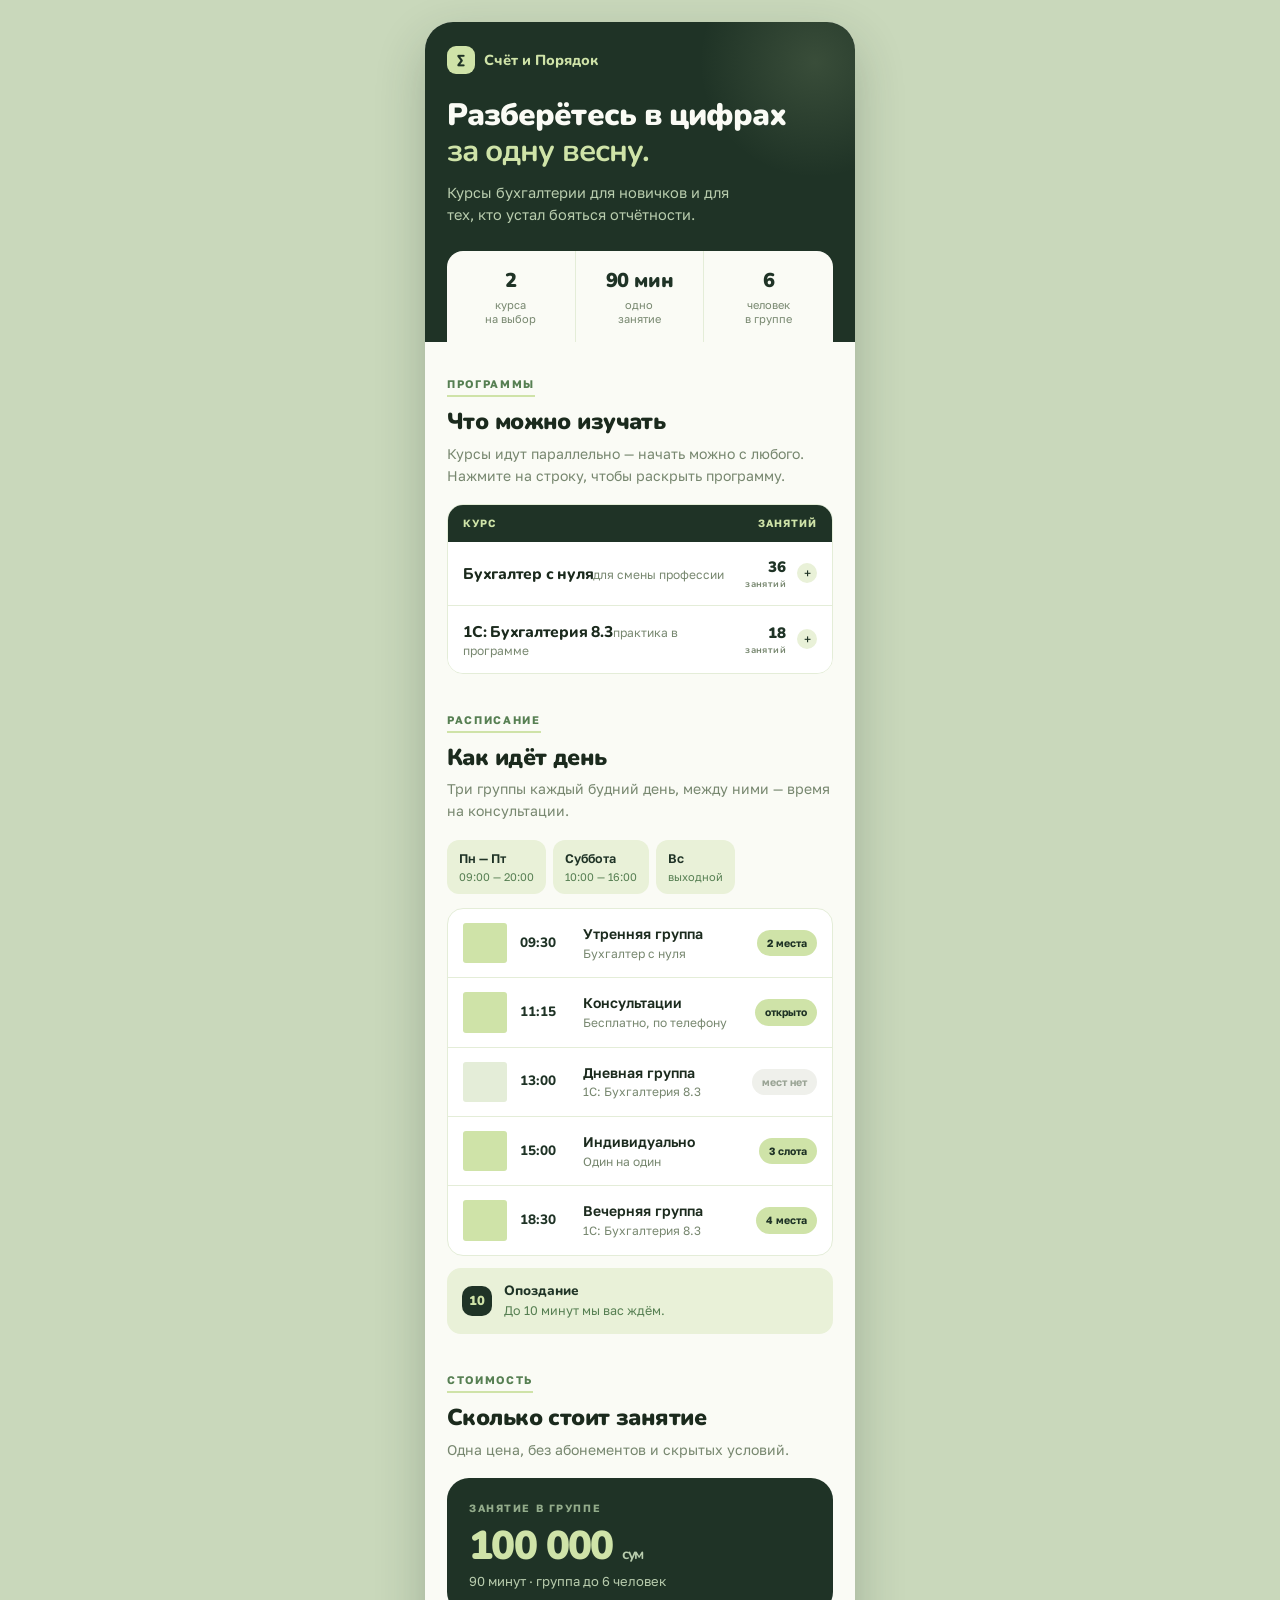
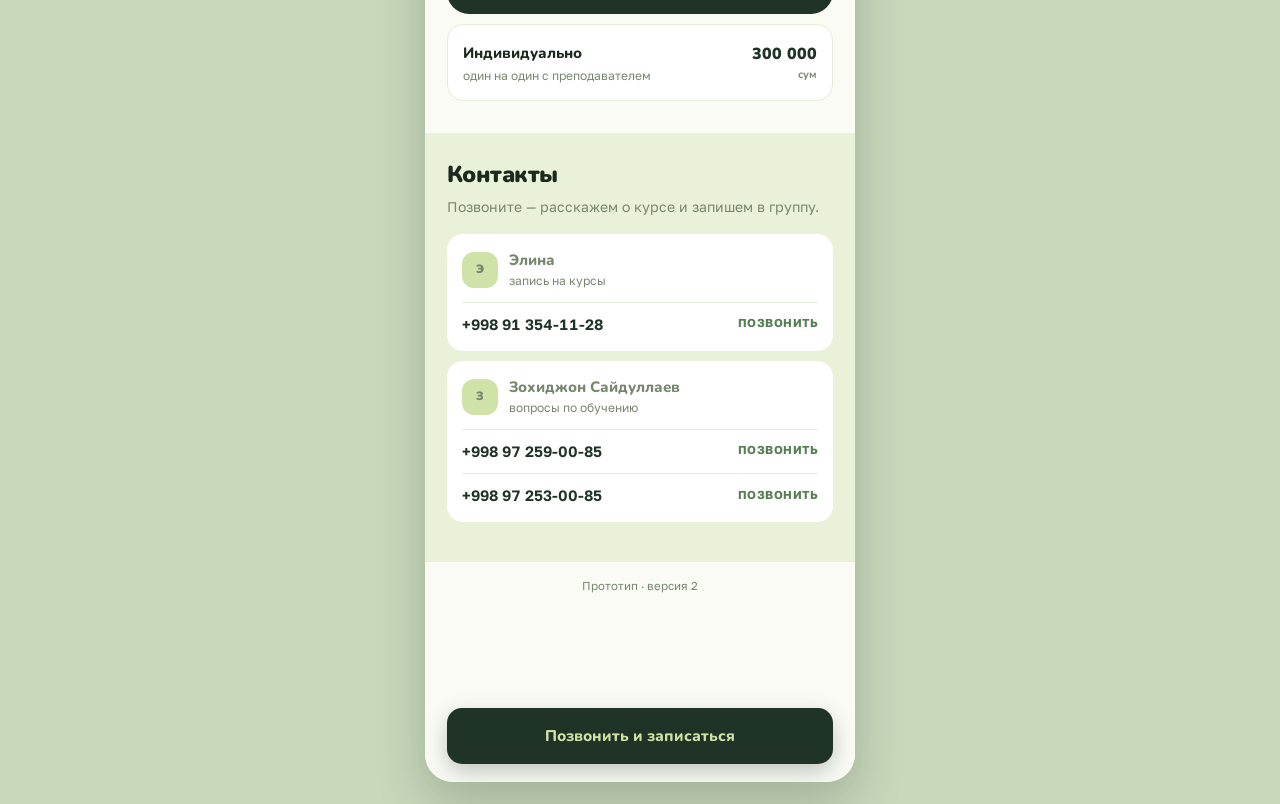
==== docs/index.html @ fa36c774 "Мини-приложение «Счёт и Порядок»: сайт, оформление, данные и связь с Telegram Этапы 1-3: прототип ра" ====
<!DOCTYPE html>
<html lang="ru">
<head>
<meta charset="UTF-8">

<!-- viewport-fit=cover разрешает странице заезжать под вырез камеры
     и под жестовую полосу внизу. Отступы от них расставит styles.css. -->
<meta name="viewport" content="width=device-width, initial-scale=1, viewport-fit=cover">

<!-- Говорим телефону: у страницы светлое оформление, затемнять не нужно -->
<meta name="color-scheme" content="light">

<title>Счёт и Порядок — курсы бухгалтерии</title>

<!-- Шрифты подгружаются из интернета -->
<link rel="preconnect" href="https://fonts.googleapis.com">
<link rel="preconnect" href="https://fonts.gstatic.com" crossorigin>
<link href="https://fonts.googleapis.com/css2?family=Golos+Text:wght@400;500;600;700&family=Nunito:wght@700;800;900&display=swap" rel="stylesheet">

<!-- Оформление: цвета, шрифты, отступы -->
<link rel="stylesheet" href="styles.css">

<!-- Библиотека Telegram. Даёт странице связь с мессенджером: развернуть окно,
     показать встроенную кнопку, включить вибрацию, узнать имя человека.
     В обычном браузере она тоже загрузится, но останется без дела —
     страница это проверяет и работает как раньше. -->
<script src="https://telegram.org/js/telegram-web-app.js"></script>
</head>

<!--
  Этот файл — только каркас: перечень блоков и их порядок сверху вниз.
  Текстов здесь нет намеренно. Каждый блок ниже пустой, его наполняет
  скрипт app.js, беря содержимое из data.js.

  Менять что-то здесь нужно, только если вы хотите переставить блоки
  местами или убрать целый блок со страницы.
-->
<body>
<div class="app">

  <!-- ПРИВЕТСТВИЕ: логотип, заголовок, три цифры -->
  <header class="hero" data-block="hero"></header>

  <!-- КУРСЫ: раскрывающиеся строки с программой -->
  <section data-block="courses"></section>

  <!-- РАСПИСАНИЕ: часы работы и занятия по времени -->
  <section data-block="schedule"></section>

  <!-- СТОИМОСТЬ: группа и индивидуально -->
  <section data-block="prices"></section>

  <!-- КОНТАКТЫ: люди и телефоны -->
  <div class="contacts" data-block="contacts"></div>

  <!-- Подпись мелким шрифтом внизу -->
  <footer data-block="footer"></footer>

  <!-- Кнопка, прилипшая к нижнему краю экрана.
       Внутри Telegram прячется — там показывается встроенная кнопка мессенджера. -->
  <div class="bar" data-block="cta"></div>

</div>

<!-- Порядок важен: сначала содержимое, потом скрипт, который его расставляет -->
<script src="data.js"></script>
<script src="app.js"></script>
</body>
</html>
---- docs/styles.css ----
/* ============================================================
   ОФОРМЛЕНИЕ: цвета, шрифты, отступы, размеры.
   Тексты и цены живут не здесь, а в файле data.js.

   Ниже — палитра проекта. Каждый цвет записан один раз,
   а дальше по файлу используется по имени. Поменяли строку
   здесь — цвет сменился везде, где он встречается.

   Код цвета читается так: #1F3326 — три пары символов,
   красный, зелёный, синий. Чем больше число, тем ярче канал.
   Подобрать новый оттенок проще всего в поиске: «picker цвета».
   ============================================================ */

:root{
  --forest:#1F3326;   /* тёмно-зелёный: фон приветствия, карточка цены, кнопка внизу */
  --moss:#567F52;     /* средний зелёный: подписи-рубрики, слово «позвонить» */
  --pist:#CFE3A8;     /* фисташковый: текст на тёмном фоне, метки со свободными местами */
  --pist-2:#E9F1D8;   /* светлая фисташка: фон блока контактов, плашка про опоздание */
  --pist-3:#F3F7EA;   /* самая светлая фисташка: фон раскрытой программы курса */
  --cream:#FAFBF5;    /* кремовый: основной фон всей страницы */
  --ink:#1B2A1D;      /* почти чёрный: цвет обычного текста */
  --muted:#77876F;    /* приглушённый серо-зелёный: пояснения и мелкие подписи */
  --line:#E4EDD8;     /* цвет тонких линий и рамок */
}
*{box-sizing:border-box;margin:0;padding:0}
html{scroll-behavior:smooth}
body{
  font-family:'Golos Text',system-ui,-apple-system,'Segoe UI',sans-serif;
  background:#C9D8BB;color:var(--ink);line-height:1.55;
  display:flex;justify-content:center;
}
h1,h2,h3{font-family:'Nunito',system-ui,sans-serif}
a{color:inherit}
.app{width:100%;max-width:430px;background:var(--cream);min-height:100vh;position:relative;overflow:hidden}
@media(min-width:700px){
  body{padding:22px 0}
  .app{border-radius:28px;box-shadow:0 20px 50px rgba(31,51,38,.24);min-height:auto}
}

/* ——— приветствие ——— */
.hero{background:var(--forest);color:var(--cream);padding:24px 22px 0;position:relative;overflow:hidden}
.hero::after{
  content:"";position:absolute;right:-80px;top:-80px;width:240px;height:240px;border-radius:50%;
  background:radial-gradient(circle,rgba(207,227,168,.15),transparent 68%);
}
.logo{display:flex;align-items:center;gap:9px;position:relative;z-index:1}
.logo .m{
  width:28px;height:28px;border-radius:9px;background:var(--pist);color:var(--forest);
  display:grid;place-items:center;font-family:'Nunito',sans-serif;font-weight:900;font-size:13px;
}
.logo b{font-family:'Nunito',sans-serif;font-weight:800;font-size:14.5px;color:var(--pist)}
.hero h1{
  font-weight:900;font-size:31px;line-height:1.16;letter-spacing:-.03em;
  margin:24px 0 12px;position:relative;z-index:1;
}
.hero h1 span{display:block;font-weight:700;color:var(--pist)}
.hero .lede{font-size:14.5px;color:#B9CDAE;max-width:32ch;margin-bottom:24px;position:relative;z-index:1}
.strip{
  display:grid;grid-template-columns:repeat(3,1fr);
  background:var(--cream);border-radius:16px 16px 0 0;overflow:hidden;position:relative;z-index:1;
}
.strip div{padding:14px 12px 16px;border-right:1px solid var(--line);text-align:center}
.strip div:last-child{border-right:0}
.strip b{
  display:block;font-family:'Nunito',sans-serif;font-weight:900;font-size:20px;
  color:var(--forest);letter-spacing:-.02em;
}
.strip span{display:block;font-size:11px;color:var(--muted);line-height:1.3;margin-top:2px}

/* ——— секции ——— */
section{padding:28px 22px 4px}
.label{
  display:inline-block;font-size:11px;font-weight:700;letter-spacing:.15em;text-transform:uppercase;
  color:var(--moss);border-bottom:2px solid var(--pist);padding-bottom:3px;margin-bottom:11px;
}
h2{font-weight:900;font-size:23px;letter-spacing:-.025em;line-height:1.2;margin-bottom:7px}
.desc{font-size:14px;color:var(--muted);margin-bottom:18px}

/* ——— ведомость ——— */
.sheet{border:1px solid var(--line);border-radius:16px;overflow:hidden;background:#fff}
.sheet-head{
  display:flex;justify-content:space-between;background:var(--forest);color:var(--pist);
  font-size:10.5px;font-weight:700;letter-spacing:.1em;text-transform:uppercase;padding:10px 15px;
}
.row{
  display:grid;grid-template-columns:1fr auto 20px;gap:11px;align-items:center;
  padding:15px;border-top:1px solid var(--line);background:#fff;
  cursor:pointer;width:100%;text-align:left;border-left:0;border-right:0;border-bottom:0;
  font-family:'Golos Text',sans-serif;
}
.row:first-of-type{border-top:0}
.row .t{font-family:'Nunito',sans-serif;font-weight:800;font-size:15.5px;letter-spacing:-.015em;color:var(--ink)}
.row .s{font-size:12px;color:var(--muted);margin-top:2px}
.row .n{
  font-variant-numeric:tabular-nums;font-family:'Nunito',sans-serif;font-weight:900;
  font-size:15px;color:var(--forest);text-align:right;
}
.row .n small{display:block;font-size:9.5px;color:var(--muted);font-weight:700;letter-spacing:.04em}
.row .pl{
  width:20px;height:20px;border-radius:50%;background:var(--pist-2);color:var(--forest);
  display:grid;place-items:center;font-size:13px;transition:transform .22s ease;
}
.row.open .pl{transform:rotate(45deg);background:var(--forest);color:var(--pist)}
.row:focus-visible{outline:2px solid var(--moss);outline-offset:-2px}
.body{max-height:0;overflow:hidden;transition:max-height .3s ease;background:var(--pist-3)}
.body.open{max-height:460px}
.body .in{padding:15px 15px 18px}
.body p{font-size:13.5px;color:var(--muted);margin-bottom:11px}
.chips{display:flex;gap:6px;flex-wrap:wrap;margin-bottom:12px}
.chip{font-size:11px;font-weight:600;background:#fff;border:1px solid var(--line);color:var(--moss);padding:5px 10px;border-radius:20px}
.body ul{list-style:none}
.body li{font-size:13.5px;padding:7px 0 7px 19px;position:relative;border-top:1px dashed var(--line)}
.body li::before{
  content:"";position:absolute;left:1px;top:14px;width:8px;height:8px;border-radius:3px;background:var(--pist);
}

/* ——— расписание ——— */
.hours{display:flex;gap:7px;margin-bottom:14px;flex-wrap:wrap}
.hours div{
  background:var(--pist-2);border-radius:12px;padding:9px 12px;
  font-size:12.5px;font-weight:600;color:var(--forest);
}
.hours div span{display:block;font-size:11px;color:var(--moss);font-weight:400}
.slot{display:flex;align-items:center;gap:13px;padding:14px 15px;border-top:1px solid var(--line)}
.slot:first-of-type{border-top:0}
.slot .bar{width:3px;align-self:stretch;border-radius:3px;background:var(--pist)}
.slot.off .bar{background:var(--line)}
.slot .tm{
  width:50px;flex-shrink:0;font-variant-numeric:tabular-nums;
  font-family:'Nunito',sans-serif;font-weight:800;font-size:13.5px;color:var(--forest);
}
.slot .tx{flex:1;font-size:14px;font-weight:600}
.slot .tx span{display:block;font-size:12px;color:var(--muted);font-weight:400}
.tag{font-size:10.5px;font-weight:700;padding:5px 10px;border-radius:20px;white-space:nowrap;background:var(--pist);color:var(--forest)}
.tag.no{background:#EFF0EB;color:#9AA495}

/* заметка об опоздании */
.note-card{
  display:flex;align-items:center;gap:12px;margin-top:12px;
  background:var(--pist-2);border-radius:14px;padding:13px 15px;
}
.note-card .ic{
  width:30px;height:30px;flex-shrink:0;border-radius:10px;background:var(--forest);color:var(--pist);
  display:grid;place-items:center;font-family:'Nunito',sans-serif;font-weight:900;font-size:13px;
}
.note-card b{display:block;font-family:'Nunito',sans-serif;font-weight:800;font-size:13.5px;color:var(--forest)}
.note-card span{font-size:12.5px;color:var(--moss)}

/* ——— стоимость ——— */
.price-main{background:var(--forest);border-radius:22px;padding:22px;color:#fff}
.price-main .cl{font-size:10.5px;letter-spacing:.15em;text-transform:uppercase;color:#93AC8B;font-weight:700}
.price-main .amount{
  font-family:'Nunito',sans-serif;font-weight:900;font-size:40px;letter-spacing:-.04em;
  color:var(--pist);line-height:1.05;margin:9px 0 4px;font-variant-numeric:tabular-nums;
}
.price-main .amount i{font-style:normal;font-size:15px;font-weight:700;color:#B9CDAE}
.price-main .note{font-size:13px;color:#B9CDAE}
.prow{
  display:flex;justify-content:space-between;align-items:center;
  background:#fff;border:1px solid var(--line);border-radius:16px;padding:15px;margin-top:10px;
}
.prow b{font-family:'Nunito',sans-serif;font-weight:800;font-size:15px}
.prow small{display:block;font-size:12px;color:var(--muted);font-weight:400;font-family:'Golos Text',sans-serif;margin-top:2px}
.prow .v{
  font-family:'Nunito',sans-serif;font-weight:900;font-size:16px;color:var(--forest);
  text-align:right;white-space:nowrap;font-variant-numeric:tabular-nums;
}
.prow .v span{display:block;font-size:11px;color:var(--muted);font-weight:700}

/* ——— контакты ——— */
.contacts{background:var(--pist-2);padding:28px 22px 30px;margin-top:28px}
.contacts h2{margin-bottom:7px}
.contacts .desc{margin-bottom:16px}
.person{background:#fff;border-radius:16px;padding:15px;margin-bottom:10px}
.person .who{display:flex;align-items:center;gap:11px;margin-bottom:11px}
.person .av{
  width:36px;height:36px;border-radius:12px;background:var(--pist);color:var(--forest);
  display:grid;place-items:center;font-family:'Nunito',sans-serif;font-weight:900;font-size:14px;flex-shrink:0;
}
.person .who b{font-family:'Nunito',sans-serif;font-weight:800;font-size:15px;display:block}
.person .who span{font-size:12px;color:var(--muted)}
.tel{
  display:flex;justify-content:space-between;align-items:center;text-decoration:none;
  padding:10px 0;border-top:1px solid var(--line);
  font-variant-numeric:tabular-nums;font-weight:600;font-size:15px;color:var(--forest);
}
.tel:last-child{padding-bottom:0}
.tel em{font-style:normal;font-size:11.5px;font-weight:700;color:var(--moss);letter-spacing:.04em;text-transform:uppercase}
footer{padding:16px 22px 100px;text-align:center;font-size:11.5px;color:var(--muted)}

/* ——— липкая кнопка ——— */
.bar{
  position:sticky;bottom:0;padding:12px 22px 18px;
  background:linear-gradient(to top,var(--cream) 58%,rgba(250,251,245,0));
}
.cta{
  display:block;width:100%;border:0;cursor:pointer;text-decoration:none;
  background:var(--forest);color:var(--pist);
  font-family:'Nunito',sans-serif;font-weight:800;font-size:15.5px;
  padding:16px;border-radius:15px;text-align:center;
  box-shadow:0 8px 22px rgba(31,51,38,.26);transition:transform .15s ease;
}
.cta:active{transform:scale(.985)}
@media(prefers-reduced-motion:reduce){*{transition:none!important}html{scroll-behavior:auto}}

/* ============================================================
   TELEGRAM: БЕЗОПАСНЫЕ ЗОНЫ И ВСТРОЕННАЯ КНОПКА

   Всё, что добавил этап 3, собрано здесь. Правила ниже повторяют
   отступы из основной части файла и лишь прибавляют к ним запас
   под вырез камеры и жестовую полосу.

   env(safe-area-inset-bottom) — это «сколько пикселей внизу занимает
   полоса-жест». На компьютере и на телефонах без выреза он равен нулю,
   поэтому вид страницы там не меняется ни на пиксель.
   ============================================================ */

/* Шапка не заезжает под вырез камеры */
.hero{padding-top:calc(24px + env(safe-area-inset-top,0px))}

/* Кнопка внизу не липнет вплотную к жестовой полосе */
.bar{padding-bottom:calc(18px + env(safe-area-inset-bottom,0px))}

/* Запас под кнопку, чтобы она не накрывала последнюю строку текста */
footer{padding-bottom:calc(100px + env(safe-area-inset-bottom,0px))}

/* Класс tg-native-button ставится на страницу скриптом,
   когда она открыта внутри Telegram. Тогда наша кнопка прячется —
   вместо неё мессенджер рисует свою, под окном приложения,
   и большой запас внизу становится не нужен. */
body.tg-native-button .bar{display:none}
body.tg-native-button footer{padding-bottom:calc(24px + env(safe-area-inset-bottom,0px))}
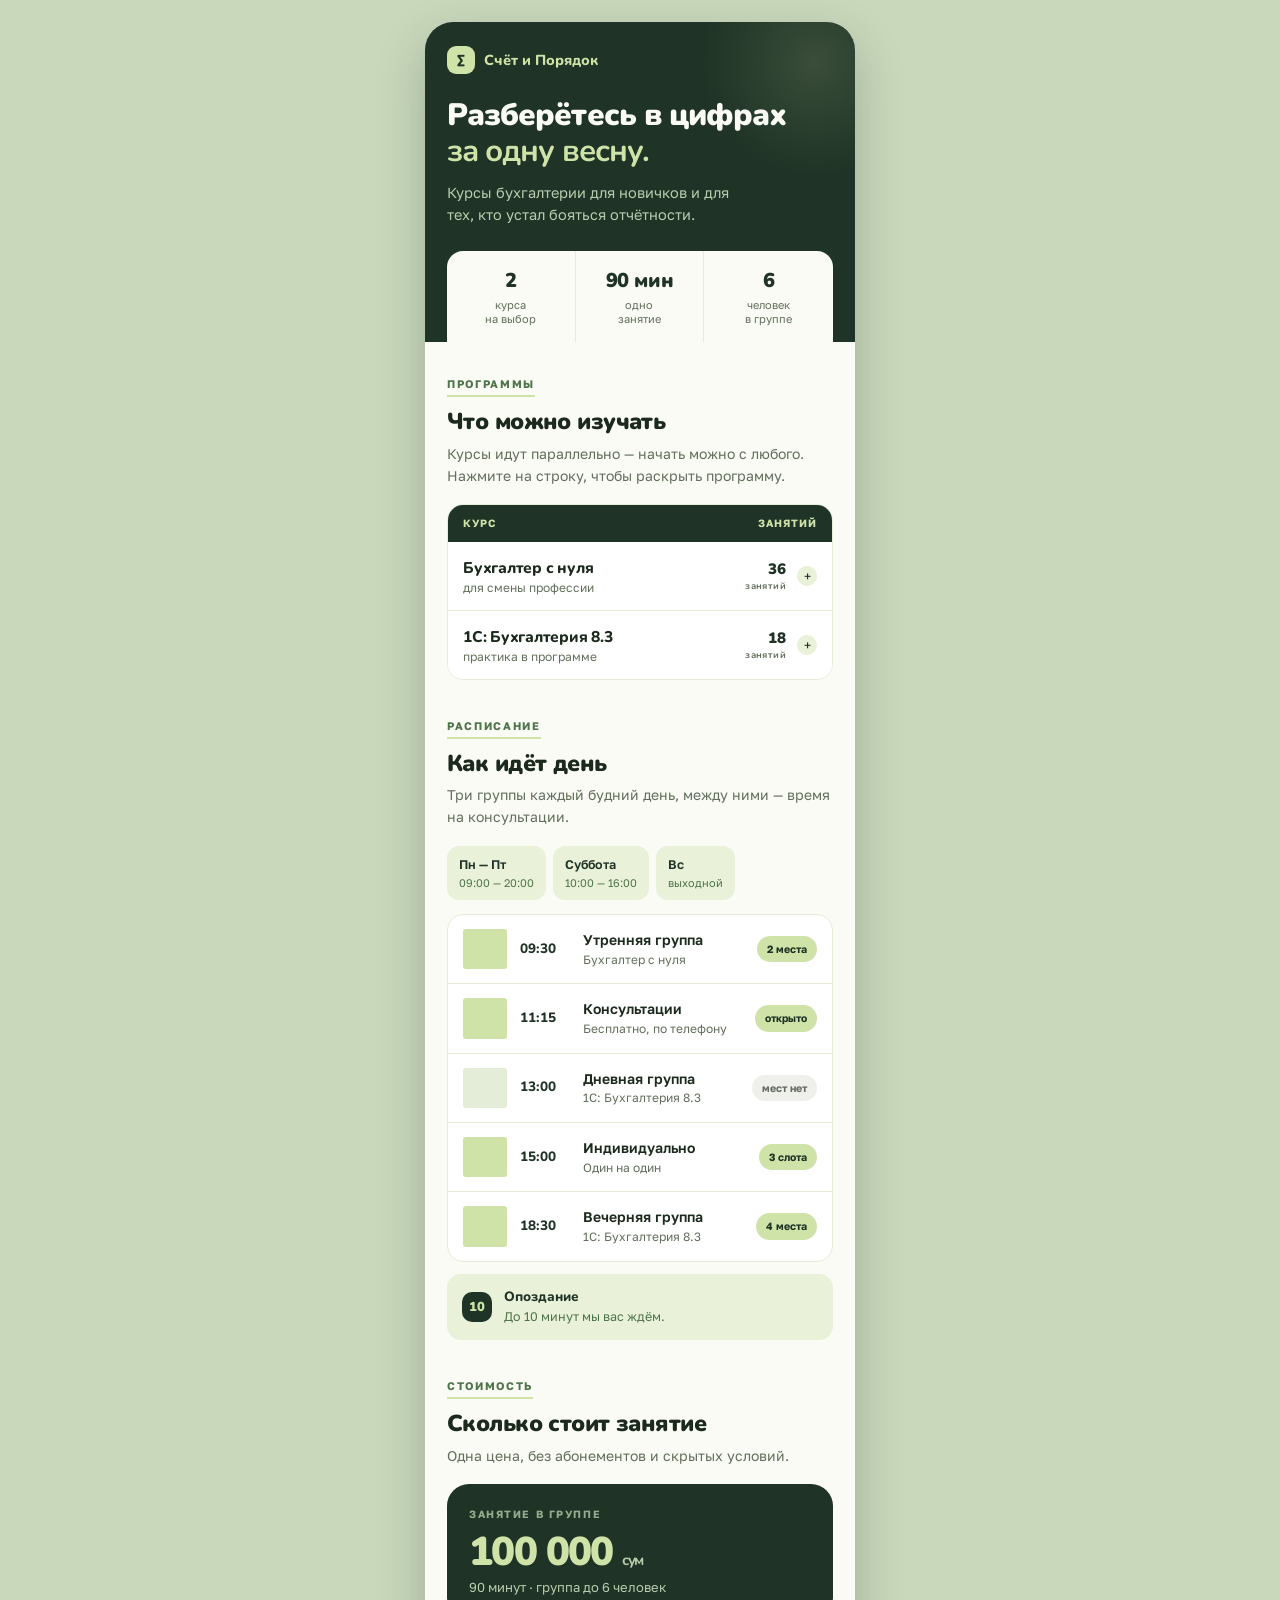
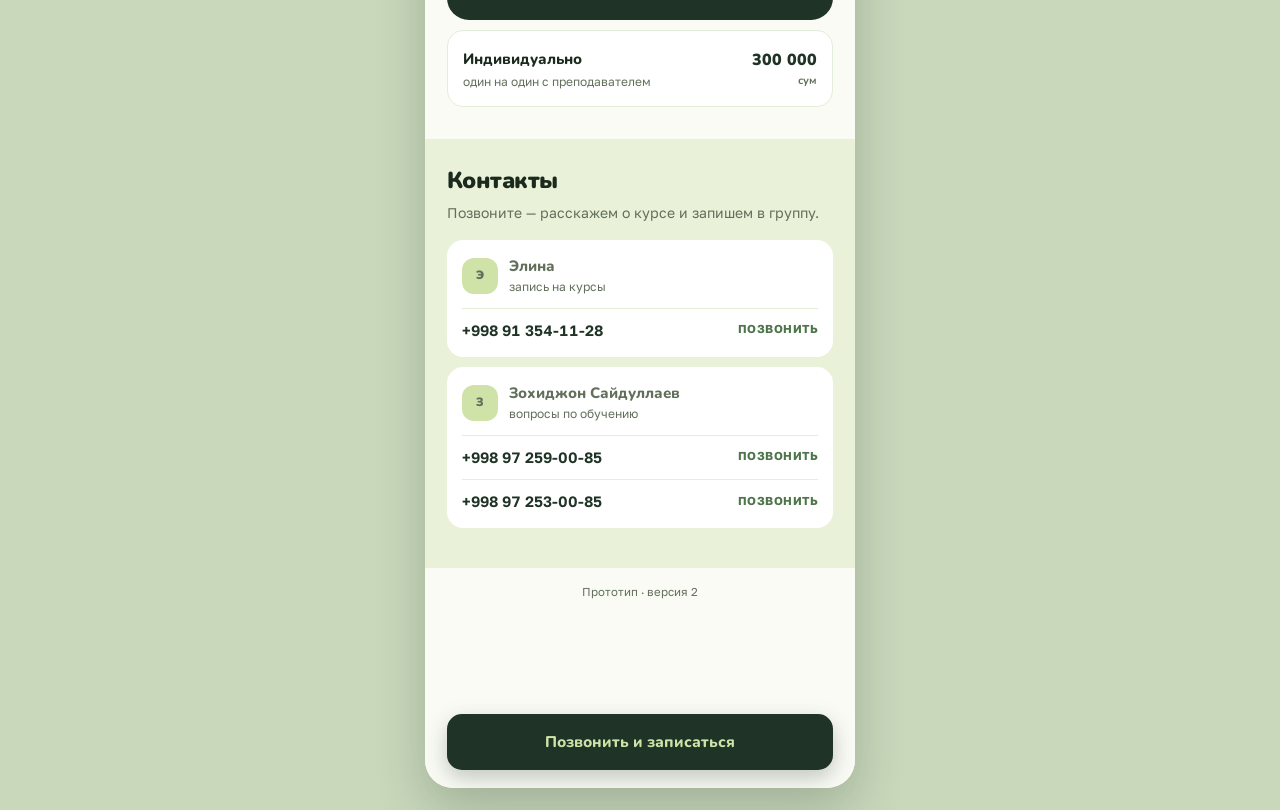
==== commit ba8f3b07: "Этап 6: читаемость, узкие экраны и превью ссылки - контраст доведён до нормы WCAG AA во всех 26 пара" ====
--- a/docs/index.html
+++ b/docs/index.html
@@ -10,12 +10,23 @@
 <!-- Говорим телефону: у страницы светлое оформление, затемнять не нужно -->
 <meta name="color-scheme" content="light">
 
-<title>Счёт и Порядок — курсы бухгалтерии</title>
+<title>Счёт и порядок — курсы бухгалтерского учёта</title>
+
+<!-- Превью ссылки. Когда этот адрес отправляют в чат, мессенджер читает
+     эти строки и показывает карточку с картинкой и описанием вместо
+     голого адреса. Меняется здесь, а не в data.js: это про саму ссылку,
+     а не про содержимое страницы. -->
+<meta property="og:type" content="website">
+<meta property="og:title" content="Счёт и порядок — курсы бухгалтерского учёта">
+<meta property="og:description" content="Два курса: бухгалтер с нуля и 1С:Бухгалтерия 8.3. Программа, расписание дня, цены и телефоны для записи.">
+<meta property="og:image" content="https://timothytimothydevflutter.github.io/buhkursy-miniapp/preview.png">
+<meta property="og:url" content="https://timothytimothydevflutter.github.io/buhkursy-miniapp/">
+<meta name="description" content="Курсы бухгалтерского учёта: с нуля и 1С 8.3. Программа, расписание, цены и телефоны для записи.">
 
 <!-- Шрифты подгружаются из интернета -->
 <link rel="preconnect" href="https://fonts.googleapis.com">
 <link rel="preconnect" href="https://fonts.gstatic.com" crossorigin>
-<link href="https://fonts.googleapis.com/css2?family=Golos+Text:wght@400;500;600;700&family=Nunito:wght@700;800;900&display=swap" rel="stylesheet">
+<link href="https://fonts.googleapis.com/css2?family=Golos+Text:wght@400;600;700&family=Nunito:wght@700;800;900&display=swap" rel="stylesheet">
 
 <!-- Оформление: цвета, шрифты, отступы -->
 <link rel="stylesheet" href="styles.css">
--- a/docs/styles.css
+++ b/docs/styles.css
@@ -13,13 +13,13 @@
 
 :root{
   --forest:#1F3326;   /* тёмно-зелёный: фон приветствия, карточка цены, кнопка внизу */
-  --moss:#567F52;     /* средний зелёный: подписи-рубрики, слово «позвонить» */
+  --moss:#4F754B;     /* средний зелёный: подписи-рубрики, слово «позвонить» */
   --pist:#CFE3A8;     /* фисташковый: текст на тёмном фоне, метки со свободными местами */
   --pist-2:#E9F1D8;   /* светлая фисташка: фон блока контактов, плашка про опоздание */
   --pist-3:#F3F7EA;   /* самая светлая фисташка: фон раскрытой программы курса */
   --cream:#FAFBF5;    /* кремовый: основной фон всей страницы */
   --ink:#1B2A1D;      /* почти чёрный: цвет обычного текста */
-  --muted:#77876F;    /* приглушённый серо-зелёный: пояснения и мелкие подписи */
+  --muted:#626F5B;    /* приглушённый серо-зелёный: пояснения и мелкие подписи */
   --line:#E4EDD8;     /* цвет тонких линий и рамок */
 }
 *{box-sizing:border-box;margin:0;padding:0}
@@ -132,7 +132,7 @@
 .slot .tx{flex:1;font-size:14px;font-weight:600}
 .slot .tx span{display:block;font-size:12px;color:var(--muted);font-weight:400}
 .tag{font-size:10.5px;font-weight:700;padding:5px 10px;border-radius:20px;white-space:nowrap;background:var(--pist);color:var(--forest)}
-.tag.no{background:#EFF0EB;color:#9AA495}
+.tag.no{background:#EFF0EB;color:#666C62}
 
 /* заметка об опоздании */
 .note-card{
@@ -230,3 +230,18 @@
    и большой запас внизу становится не нужен. */
 body.tg-native-button .bar{display:none}
 body.tg-native-button footer{padding-bottom:calc(24px + env(safe-area-inset-bottom,0px))}
+
+/* ============================================================
+   ЭТАП 6: ДОВОДКА ПО РЕЗУЛЬТАТАМ ПРОВЕРКИ
+
+   Две правки, найденные измерением на узком экране.
+   ============================================================ */
+
+/* На экранах уже 345 пикселей метка со свободными местами вылезала
+   за правый край и обрезалась. min-width:0 разрешает названию занятия
+   сжиматься, освобождая место метке. */
+.slot .tx{min-width:0}
+
+/* Подпись курса прилипала к названию и читалась как одно слово:
+   «Бухгалтер с нулядля смены профессии». Теперь она с новой строки. */
+.row .s{display:block}
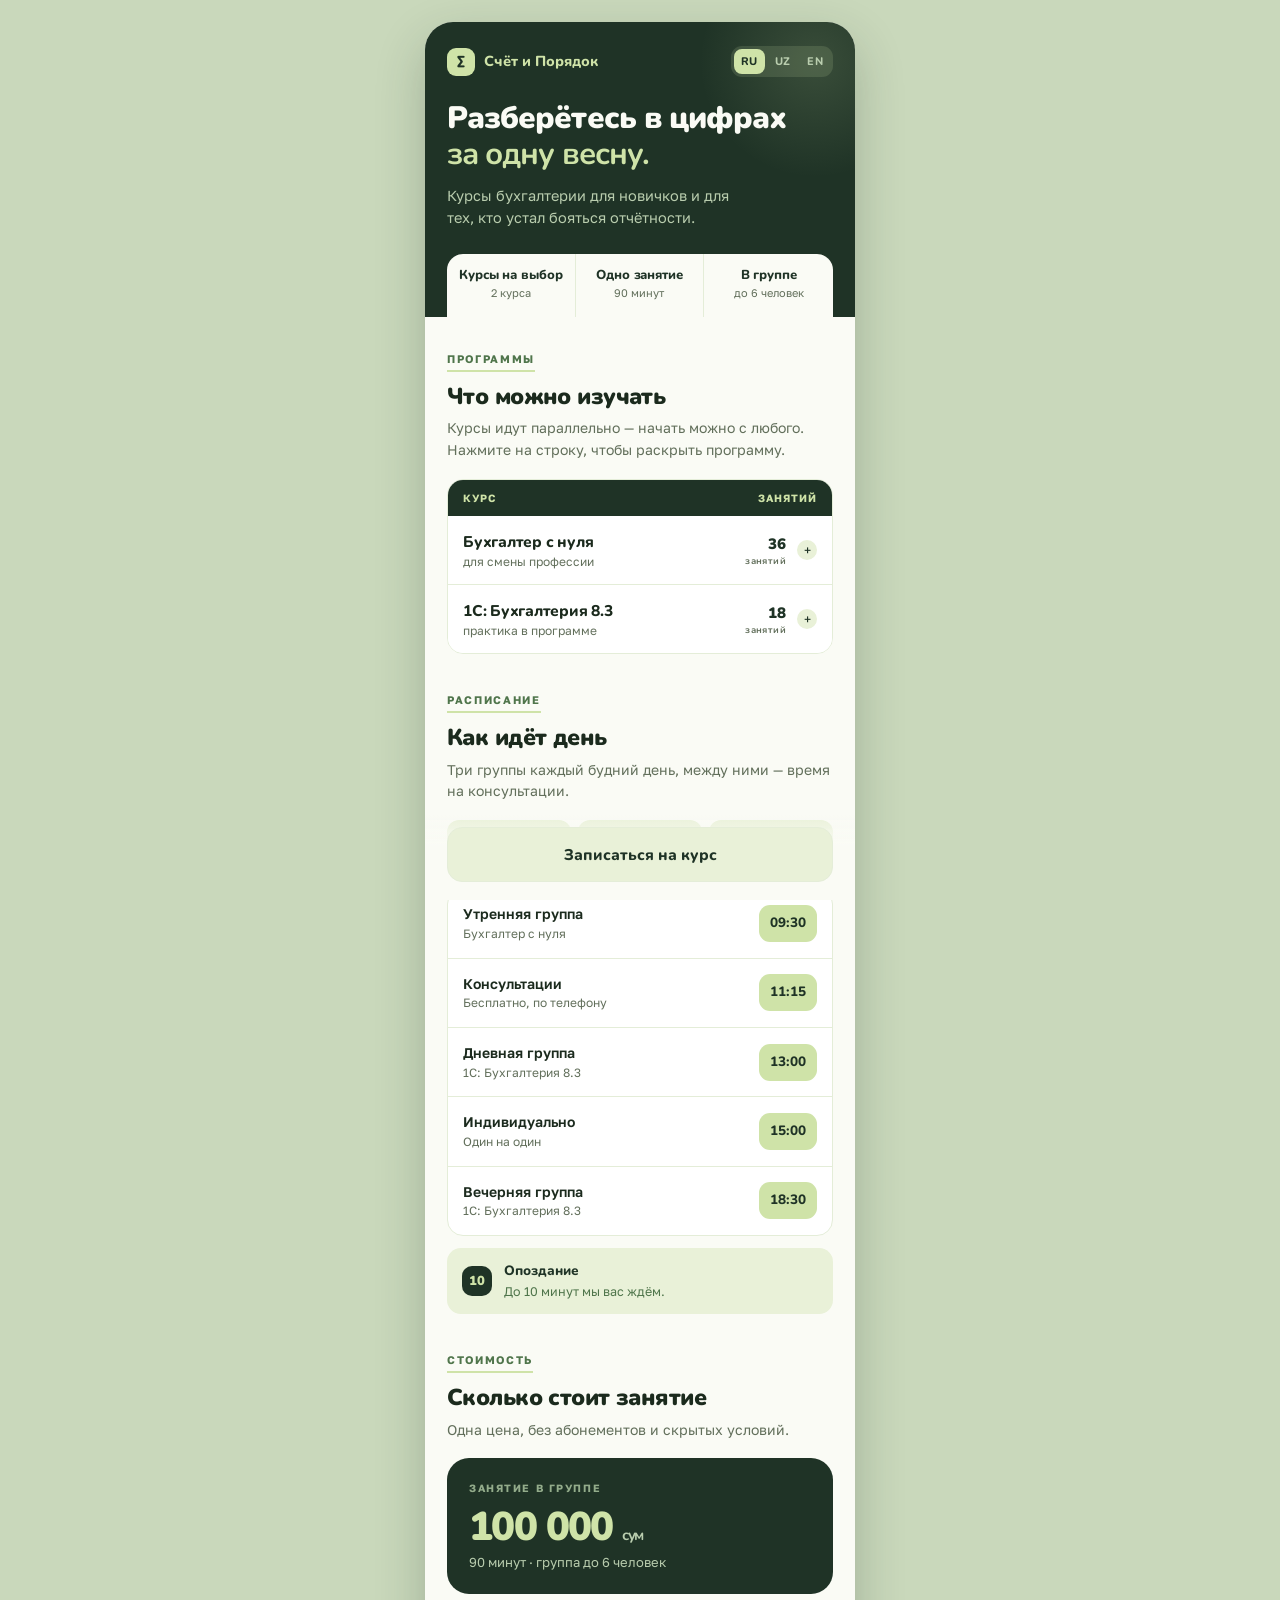
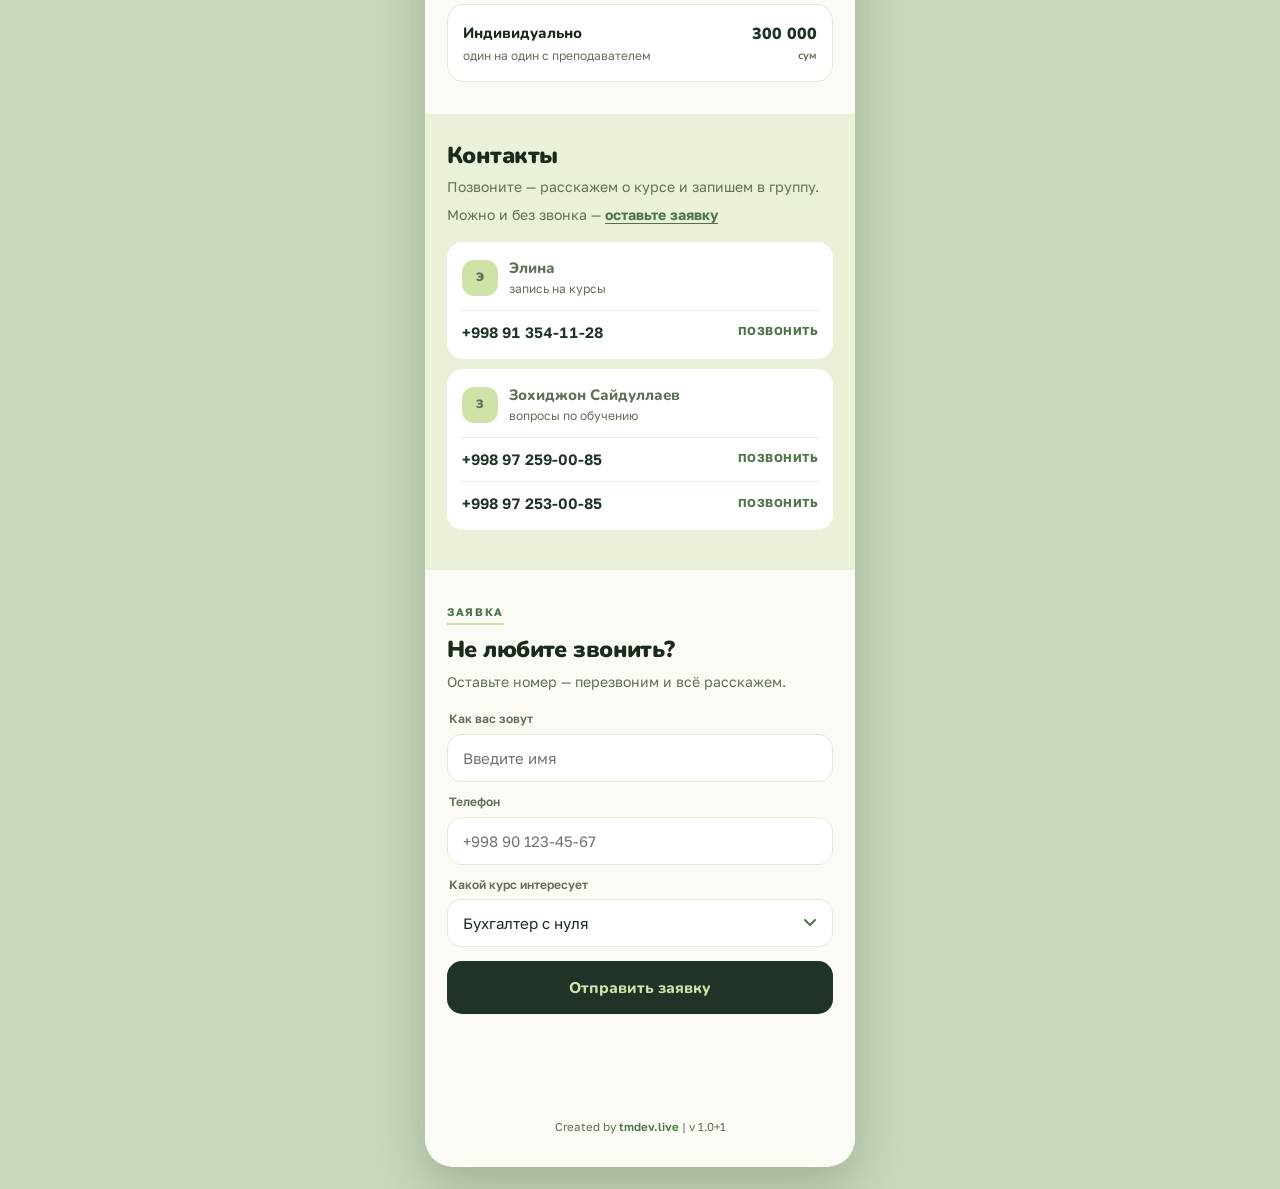
==== commit fecbb04c: "Английский язык, перевёрстка расписания и кнопка внизу - добавлен третий язык EN, список языков выне" ====
--- a/docs/index.html
+++ b/docs/index.html
@@ -64,12 +64,15 @@
   <!-- КОНТАКТЫ: люди и телефоны -->
   <div class="contacts" data-block="contacts"></div>
 
+  <!-- ЗАЯВКА: для тех, кто не готов звонить.
+       Показывается, только если в data.js заполнен адрес приёмника. -->
+  <section data-block="form" hidden></section>
+
+  <!-- Кнопка в конце страницы. Не прилипает — уезжает вместе с содержимым. -->
+  <div class="endbar" data-block="cta"></div>
+
   <!-- Подпись мелким шрифтом внизу -->
   <footer data-block="footer"></footer>
-
-  <!-- Кнопка, прилипшая к нижнему краю экрана.
-       Внутри Telegram прячется — там показывается встроенная кнопка мессенджера. -->
-  <div class="bar" data-block="cta"></div>
 
 </div>
 
--- a/docs/styles.css
+++ b/docs/styles.css
@@ -31,7 +31,15 @@
 }
 h1,h2,h3{font-family:'Nunito',system-ui,sans-serif}
 a{color:inherit}
-.app{width:100%;max-width:430px;background:var(--cream);min-height:100vh;position:relative;overflow:hidden}
+/* overflow:clip вместо hidden — принципиальная разница.
+   hidden делает контейнер областью прокрутки, и прилипающая кнопка внизу
+   перестаёт прилипать. clip обрезает точно так же, но области прокрутки
+   не создаёт. Старые браузеры clip не знают и оставят hidden: там кнопка
+   просто уедет вместе со страницей, вёрстка не пострадает. */
+.app{
+  width:100%;max-width:430px;background:var(--cream);min-height:100vh;position:relative;
+  overflow:hidden;overflow:clip;
+}
 @media(min-width:700px){
   body{padding:22px 0}
   .app{border-radius:28px;box-shadow:0 20px 50px rgba(31,51,38,.24);min-height:auto}
@@ -123,11 +131,11 @@
 .hours div span{display:block;font-size:11px;color:var(--moss);font-weight:400}
 .slot{display:flex;align-items:center;gap:13px;padding:14px 15px;border-top:1px solid var(--line)}
 .slot:first-of-type{border-top:0}
-.slot .bar{width:3px;align-self:stretch;border-radius:3px;background:var(--pist)}
-.slot.off .bar{background:var(--line)}
+/* Время справа, в фисташковой плашке */
 .slot .tm{
-  width:50px;flex-shrink:0;font-variant-numeric:tabular-nums;
+  flex-shrink:0;font-variant-numeric:tabular-nums;
   font-family:'Nunito',sans-serif;font-weight:800;font-size:13.5px;color:var(--forest);
+  background:var(--pist);border-radius:11px;padding:8px 11px;
 }
 .slot .tx{flex:1;font-size:14px;font-weight:600}
 .slot .tx span{display:block;font-size:12px;color:var(--muted);font-weight:400}
@@ -188,19 +196,6 @@
 .tel em{font-style:normal;font-size:11.5px;font-weight:700;color:var(--moss);letter-spacing:.04em;text-transform:uppercase}
 footer{padding:16px 22px 100px;text-align:center;font-size:11.5px;color:var(--muted)}
 
-/* ——— липкая кнопка ——— */
-.bar{
-  position:sticky;bottom:0;padding:12px 22px 18px;
-  background:linear-gradient(to top,var(--cream) 58%,rgba(250,251,245,0));
-}
-.cta{
-  display:block;width:100%;border:0;cursor:pointer;text-decoration:none;
-  background:var(--forest);color:var(--pist);
-  font-family:'Nunito',sans-serif;font-weight:800;font-size:15.5px;
-  padding:16px;border-radius:15px;text-align:center;
-  box-shadow:0 8px 22px rgba(31,51,38,.26);transition:transform .15s ease;
-}
-.cta:active{transform:scale(.985)}
 @media(prefers-reduced-motion:reduce){*{transition:none!important}html{scroll-behavior:auto}}
 
 /* ============================================================
@@ -218,18 +213,10 @@
 /* Шапка не заезжает под вырез камеры */
 .hero{padding-top:calc(24px + env(safe-area-inset-top,0px))}
 
-/* Кнопка внизу не липнет вплотную к жестовой полосе */
-.bar{padding-bottom:calc(18px + env(safe-area-inset-bottom,0px))}
 
 /* Запас под кнопку, чтобы она не накрывала последнюю строку текста */
-footer{padding-bottom:calc(100px + env(safe-area-inset-bottom,0px))}
-
-/* Класс tg-native-button ставится на страницу скриптом,
-   когда она открыта внутри Telegram. Тогда наша кнопка прячется —
-   вместо неё мессенджер рисует свою, под окном приложения,
-   и большой запас внизу становится не нужен. */
-body.tg-native-button .bar{display:none}
-body.tg-native-button footer{padding-bottom:calc(24px + env(safe-area-inset-bottom,0px))}
+footer{padding-bottom:calc(30px + env(safe-area-inset-bottom,0px))}
+
 
 /* ============================================================
    ЭТАП 6: ДОВОДКА ПО РЕЗУЛЬТАТАМ ПРОВЕРКИ
@@ -245,3 +232,143 @@
 /* Подпись курса прилипала к названию и читалась как одно слово:
    «Бухгалтер с нулядля смены профессии». Теперь она с новой строки. */
 .row .s{display:block}
+
+/* ============================================================
+   ЭТАП 7: ФОРМА ЗАЯВКИ
+
+   Оформление подчинено существующему: те же скругления,
+   те же цвета из палитры наверху, те же два шрифта.
+   Ничего нового не вводится, кроме одного цвета для ошибки.
+   ============================================================ */
+
+.lead{margin-top:4px}
+.fld{display:block;margin-bottom:11px}
+.fld > span{
+  display:block;font-size:12px;font-weight:600;color:var(--muted);
+  margin-bottom:5px;padding-left:2px;
+}
+.fld input,.fld select{
+  width:100%;background:#fff;border:1px solid var(--line);border-radius:14px;
+  padding:14px 15px;font-family:'Golos Text',system-ui,sans-serif;font-size:15px;
+  color:var(--ink);appearance:none;-webkit-appearance:none;
+}
+.fld input::placeholder{color:#70776B}
+.fld input:focus,.fld select:focus{outline:2px solid var(--moss);outline-offset:-1px}
+.fld select{
+  background-image:url("data:image/svg+xml;charset=utf8,%3Csvg xmlns='http://www.w3.org/2000/svg' width='12' height='8'%3E%3Cpath d='M1 1l5 5 5-5' stroke='%234F754B' stroke-width='2' fill='none' stroke-linecap='round'/%3E%3C/svg%3E");
+  background-repeat:no-repeat;background-position:right 16px center;padding-right:38px;
+}
+.fld.bad input{border-color:#A8452F}
+.fld .err{display:block;font-size:12px;color:#A8452F;margin-top:5px;padding-left:2px}
+
+/* невидимая ловушка для роботов — человек её не увидит и не заполнит */
+.hp{position:absolute;left:-9999px;width:1px;height:1px;opacity:0}
+
+.send{
+  display:block;width:100%;border:0;cursor:pointer;
+  background:var(--forest);color:var(--pist);
+  font-family:'Nunito',sans-serif;font-weight:800;font-size:15.5px;
+  padding:16px;border-radius:15px;text-align:center;margin-top:14px;
+  transition:transform .15s ease,opacity .15s ease;
+}
+.send:active{transform:scale(.985)}
+.send[disabled]{opacity:.6;cursor:default}
+
+/* Экран «получилось» и экран «не получилось» */
+.res{border-radius:18px;padding:20px;text-align:center}
+.res b{
+  display:block;font-family:'Nunito',sans-serif;font-weight:900;
+  font-size:19px;margin-bottom:6px;
+}
+.res p{font-size:14px;line-height:1.5}
+.res.ok{background:var(--forest);color:var(--pist)}
+.res.ok p{color:#B9CDAE}
+.res.ok .tick{
+  width:44px;height:44px;border-radius:50%;background:var(--pist);color:var(--forest);
+  display:grid;place-items:center;margin:0 auto 12px;font-size:22px;font-weight:700;
+}
+.res.no{background:#FBEEEA;border:1px solid #F0D6CE;color:var(--ink)}
+.res.no b{color:#A8452F}
+.res.no p{color:var(--muted)}
+.res.no .call{
+  display:inline-block;margin-top:12px;background:var(--forest);color:var(--pist);
+  text-decoration:none;font-family:'Nunito',sans-serif;font-weight:800;font-size:15px;
+  padding:13px 20px;border-radius:14px;font-variant-numeric:tabular-nums;
+}
+.res.no .again{
+  display:block;width:100%;margin-top:10px;border:0;background:none;cursor:pointer;
+  font-family:'Golos Text',sans-serif;font-size:13.5px;font-weight:600;
+  color:var(--moss);text-decoration:underline;padding:6px;
+}
+
+/* ============================================================
+   ПРАВКИ ПОСЛЕ ЗАПУСКА
+
+   1. Переключатель языка справа от названия
+   2. Плашки в шапке: сверху название, снизу уточнение
+   3. Часы работы — на всю ширину, поровну
+   ============================================================ */
+
+/* --- 1. Переключатель языка --- */
+.hero .top{
+  display:flex;align-items:center;justify-content:space-between;gap:10px;
+  position:relative;z-index:1;
+}
+/* Три языка вместо двух: кнопки уплотнены, иначе на узком экране
+   название компании переносится на вторую строку */
+.langs{display:flex;gap:3px;background:rgba(207,227,168,.14);border-radius:11px;padding:3px;flex-shrink:0}
+.lg{
+  border:0;cursor:pointer;background:none;color:#B9CDAE;
+  font-family:'Nunito',sans-serif;font-weight:800;font-size:11px;letter-spacing:.03em;
+  padding:5px 7px;border-radius:8px;transition:background .18s ease,color .18s ease;
+}
+.lg.on{background:var(--pist);color:var(--forest)}
+
+/* --- 2. Плашки в шапке: название сверху, уточнение снизу --- */
+/* Подпись прижата к низу ячейки: тогда подписи в трёх плашках стоят
+   на одной линии, даже если названия занимают разное число строк */
+.strip div{display:flex;flex-direction:column;justify-content:space-between}
+.strip b{
+  font-family:'Nunito',sans-serif;font-weight:800;font-size:13px;line-height:1.2;
+  letter-spacing:-.01em;color:var(--forest);
+}
+.strip span{font-size:11px;color:var(--muted);line-height:1.3;margin-top:3px}
+
+/* --- 3. Часы работы: три плашки поровну на всю ширину --- */
+.hours{display:flex;gap:7px;flex-wrap:nowrap;justify-content:space-between}
+.hours div{flex:1;min-width:0;text-align:center;padding:9px 8px}
+
+
+/* Подпись автора внизу страницы */
+footer a{color:var(--moss);text-decoration:none;font-weight:600}
+
+/* Подсказка про заявку в блоке контактов */
+.hint{
+  font-size:14px;color:var(--muted);margin:-10px 0 16px;
+}
+.golink{
+  border:0;background:none;padding:0;cursor:pointer;
+  font-family:'Golos Text',system-ui,sans-serif;font-size:14px;font-weight:700;
+  color:var(--moss);text-decoration:underline;text-underline-offset:3px;
+}
+
+/* Кнопка внизу экрана. Прилипает: не уезжает при прокрутке, всегда под рукой.
+   Плавный переход от прозрачного к фону — чтобы текст не обрывался под ней резко.
+
+   Оформлена светлой намеренно: когда человек долистывает до формы, прямо над
+   этой кнопкой оказывается тёмная «Отправить заявку». Две одинаковые кнопки
+   подряд читались бы как два способа отправить форму. Эта не отправляет,
+   а возвращает к контактам — значит, и выглядеть должна иначе. */
+.endbar{
+  position:sticky;bottom:0;z-index:5;
+  padding:12px 22px calc(18px + env(safe-area-inset-bottom,0px));
+  background:linear-gradient(to top,var(--cream) 62%,rgba(250,251,245,0));
+}
+.endbar .cta{
+  display:block;width:100%;cursor:pointer;
+  background:var(--pist-2);color:var(--forest);border:1px solid var(--line);
+  font-family:'Nunito',sans-serif;font-weight:800;font-size:15.5px;
+  padding:16px;border-radius:15px;text-align:center;
+  transition:transform .15s ease;
+}
+.endbar .cta:active{transform:scale(.985)}
